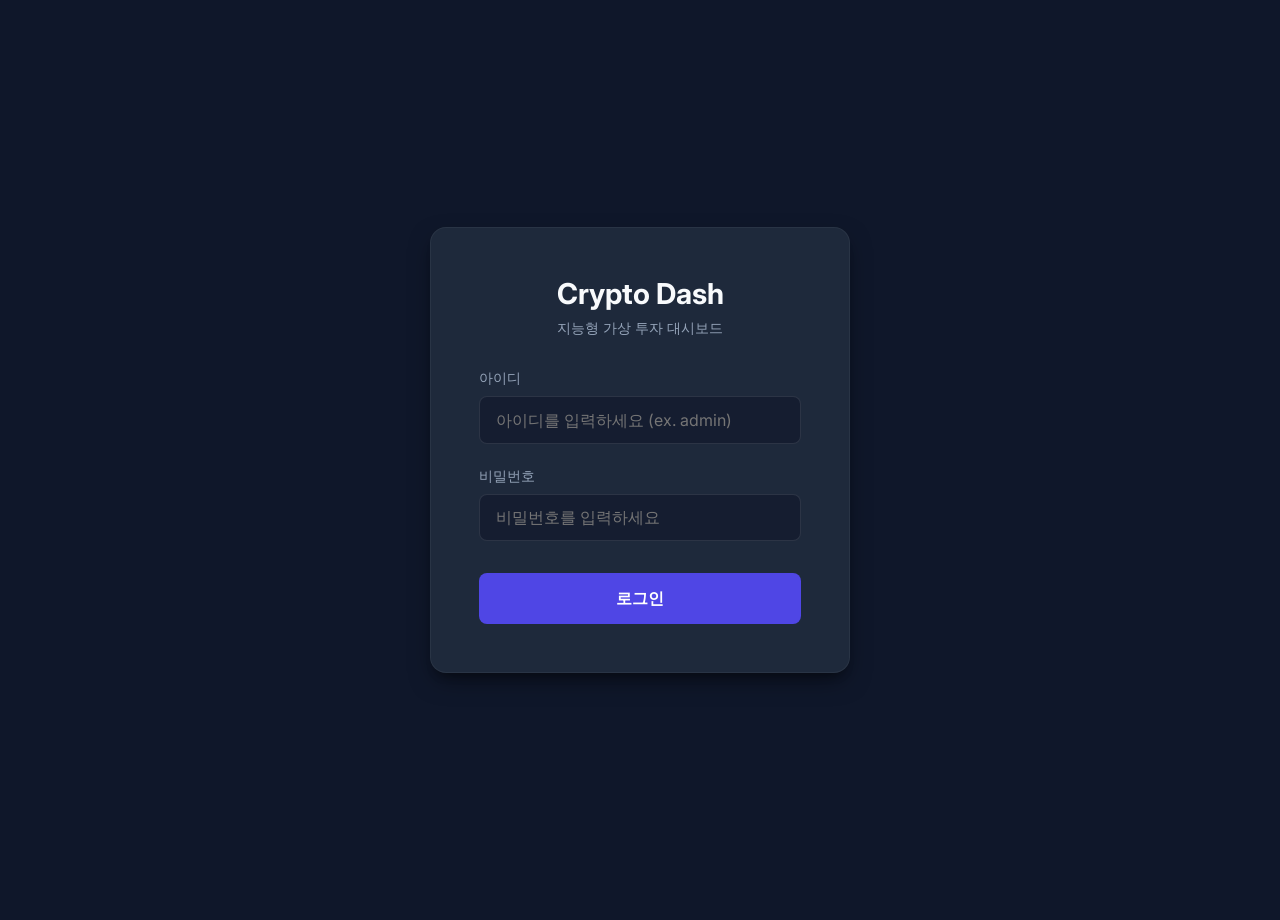
==== project/src/main/resources/static/index.html @ 7d78f876 "1. 로그인 화면면  css 설정 2. 로그인 중복 방지 3. 로그인 오류 알림" ====
<!DOCTYPE html>
<html lang="ko">
<head>
    <meta charset="UTF-8">
    <meta name="viewport" content="width=device-width, initial-scale=1.0">
    <title>비트코인 대시보드 - 로그인</title>
    <!-- Google Fonts: Inter -->
    <link href="https://fonts.googleapis.com/css2?family=Inter:wght@400;500;600;700&display=swap" rel="stylesheet">
    <link rel="stylesheet" href="css/style.css">
</head>
<body>
    <!-- 1. 로그인 화면 -->
    <div id="login-screen" class="screen view-active">
        <div class="login-card">
            <h1 class="logo-title">Crypto Dash</h1>
            <p class="subtitle">지능형 가상 투자 대시보드</p>
            
            <div id="alert-box" class="alert-box hidden">입력 정보가 올바르지 않습니다.</div>

            <form id="login-form">
                <div class="input-group">
                    <label for="userId">아이디</label>
                    <input type="text" id="userId" placeholder="아이디를 입력하세요 (ex. admin)" required autocomplete="off">
                </div>
                
                <div class="input-group">
                    <label for="userPw">비밀번호</label>
                    <input type="password" id="userPw" placeholder="비밀번호를 입력하세요" required>
                </div>
                
                <!-- 중복 방지를 위해 클릭 시 비활성화될 버튼 -->
                <button type="submit" id="login-btn" class="primary-btn">로그인</button>
            </form>
        </div>
    </div>

    <!-- 2. 성공 후 인트로 화면 -->
    <div id="intro-screen" class="screen hidden">
        <div class="intro-content">
            <div class="spinner"></div>
            <h2 id="welcome-text">환영합니다!</h2>
            <p>개인화된 실시간 투자 데이터를 불러오는 중입니다...</p>
        </div>
    </div>

    <script src="js/app.js"></script>
</body>
</html>
---- project/src/main/resources/static/css/style.css ----
/* 기본 디자인 리셋 및 폰트 세팅 */
* {
    margin: 0;
    padding: 0;
    box-sizing: border-box;
    font-family: 'Inter', -apple-system, BlinkMacSystemFont, sans-serif;
}

/* 차분하고 세련된 금융 앱용 다크모드 팔레트 */
:root {
    --bg-color: #0F172A;        /* 아주 어두운 슬레이트 바탕 */
    --card-bg: #1E293B;         /* 카드 배경 (우아한 먹색) */
    --text-main: #F8FAFC;       /* 기본 텍스트 (완전한 흰색보다는 부드러운 밝은 회색) */
    --text-muted: #94A3B8;      /* 보조 텍스트 */
    --accent-color: #4F46E5;    /* 차분한 인디고 (포인트 컬러) */
    --accent-hover: #4338CA;
    --error-color: #EF4444;     /* 에러 알림 색상 */
}

body {
    background-color: var(--bg-color);
    color: var(--text-main);
    display: flex;
    justify-content: center;
    align-items: center;
    height: 100vh;
    overflow: hidden; /* 최소 클릭, 최소 스크롤 (원스크린 정책) */
}

/* 스크린 트랜지션 처리 */
.screen {
    width: 100%;
    height: 100%;
    display: flex;
    justify-content: center;
    align-items: center;
    position: absolute;
    top: 0;
    left: 0;
    transition: opacity 0.6s ease-in-out, transform 0.6s ease;
}

.screen.hidden {
    opacity: 0;
    pointer-events: none;
    transform: translateY(20px);
}

.screen.view-active {
    opacity: 1;
    pointer-events: auto;
    transform: translateY(0);
}

/* 로그인 카드 UI */
.login-card {
    background-color: var(--card-bg);
    padding: 3rem;
    border-radius: 16px;
    width: 100%;
    max-width: 420px;
    box-shadow: 0 10px 25px -5px rgba(0, 0, 0, 0.5), 0 8px 10px -6px rgba(0, 0, 0, 0.3);
    border: 1px solid rgba(255, 255, 255, 0.05); /* 아주 미세한 테두리로 고급스러움 강조 */
}

.logo-title {
    font-size: 1.8rem;
    font-weight: 700;
    text-align: center;
    margin-bottom: 0.5rem;
}

.subtitle {
    color: var(--text-muted);
    text-align: center;
    font-size: 0.9rem;
    margin-bottom: 2rem;
}

/* 에러 알림 박스 */
.alert-box {
    background-color: rgba(239, 68, 68, 0.1);
    color: var(--error-color);
    padding: 0.75rem;
    border-radius: 8px;
    font-size: 0.85rem;
    text-align: center;
    margin-bottom: 1.5rem;
    border: 1px solid rgba(239, 68, 68, 0.2);
    transition: opacity 0.3s ease;
}

.alert-box.hidden {
    display: none;
}

/* 폼 디자인 */
.input-group {
    margin-bottom: 1.5rem;
}

.input-group label {
    display: block;
    font-size: 0.85rem;
    color: var(--text-muted);
    margin-bottom: 0.5rem;
    font-weight: 500;
}

.input-group input {
    width: 100%;
    background-color: rgba(15, 23, 42, 0.6);
    border: 1px solid rgba(255, 255, 255, 0.1);
    color: var(--text-main);
    padding: 0.8rem 1rem;
    border-radius: 8px;
    font-size: 1rem;
    transition: all 0.2s ease;
}

.input-group input:focus {
    outline: none;
    border-color: var(--accent-color);
    box-shadow: 0 0 0 3px rgba(79, 70, 229, 0.2);
}

/* 마이크로 애니메이션이 결합된 버튼 */
.primary-btn {
    width: 100%;
    background-color: var(--accent-color);
    color: white;
    border: none;
    padding: 0.9rem;
    font-size: 1rem;
    font-weight: 600;
    border-radius: 8px;
    cursor: pointer;
    transition: background-color 0.2s, transform 0.1s;
    margin-top: 0.5rem;
}

.primary-btn:hover {
    background-color: var(--accent-hover);
}

.primary-btn:active {
    transform: scale(0.98);
}

.primary-btn:disabled {
    background-color: #64748B;
    cursor: not-allowed;
    transform: none;
    opacity: 0.7;
}

/* 환영 인트로 디자인 */
.intro-content {
    text-align: center;
}

.intro-content h2 {
    font-size: 2rem;
    margin-bottom: 1rem;
    font-weight: 600;
}

.intro-content p {
    color: var(--text-muted);
    font-size: 1rem;
}

/* 심플한 로딩 스피너 (인트로에서 사용) */
.spinner {
    width: 40px;
    height: 40px;
    border: 4px solid rgba(255, 255, 255, 0.1);
    border-left-color: var(--accent-color);
    border-radius: 50%;
    margin: 0 auto 1.5rem auto;
    animation: spin 1s linear infinite;
}

@keyframes spin {
    0% { transform: rotate(0deg); }
    100% { transform: rotate(360deg); }
}
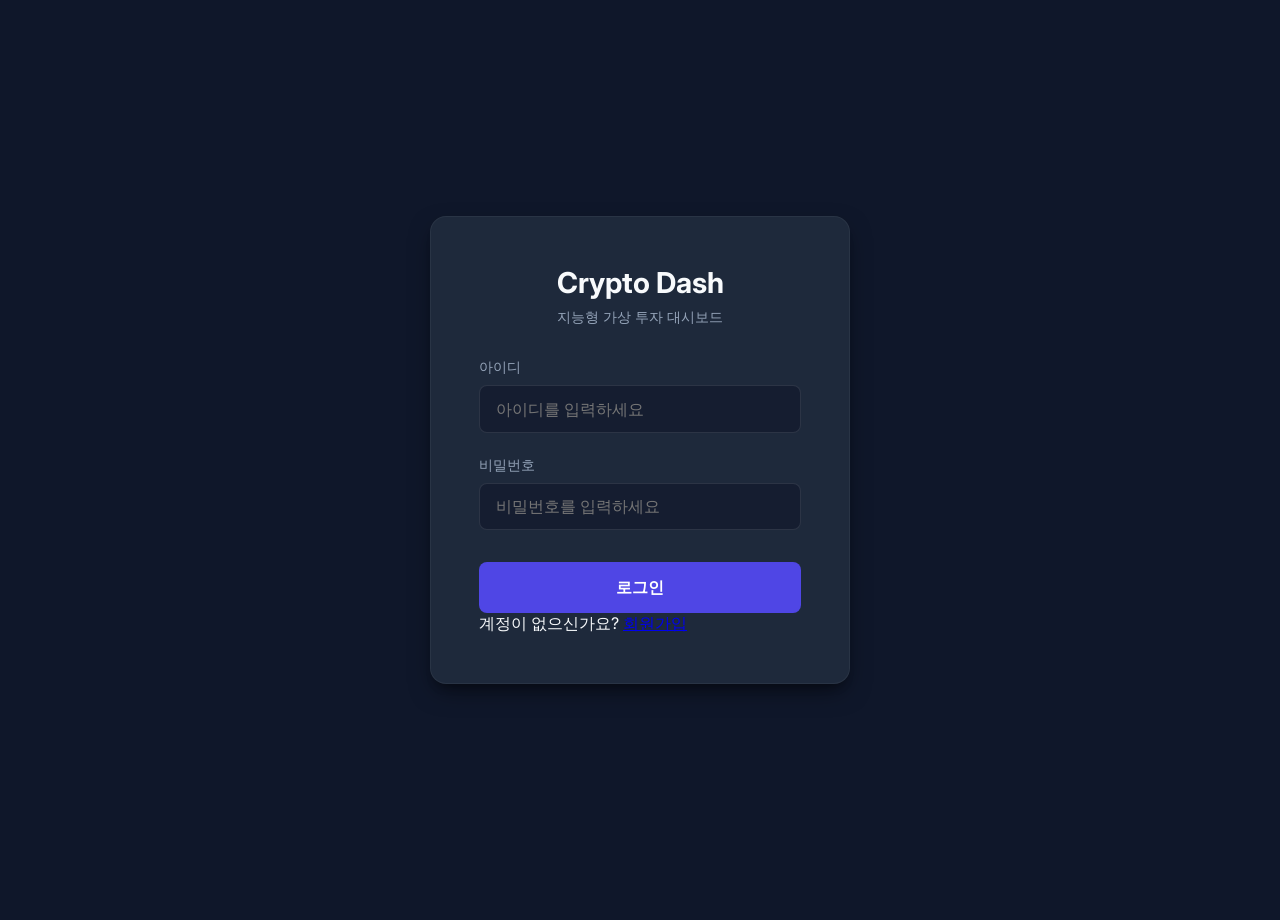
==== commit bbc3029a: "로그인 및 회원가입 html" ====
--- a/project/src/main/resources/static/index.html
+++ b/project/src/main/resources/static/index.html
@@ -20,7 +20,7 @@
             <form id="login-form">
                 <div class="input-group">
                     <label for="userId">아이디</label>
-                    <input type="text" id="userId" placeholder="아이디를 입력하세요 (ex. admin)" required autocomplete="off">
+                    <input type="text" id="userId" placeholder="아이디를 입력하세요" required autocomplete="off">
                 </div>
                 
                 <div class="input-group">
@@ -28,9 +28,44 @@
                     <input type="password" id="userPw" placeholder="비밀번호를 입력하세요" required>
                 </div>
                 
-                <!-- 중복 방지를 위해 클릭 시 비활성화될 버튼 -->
                 <button type="submit" id="login-btn" class="primary-btn">로그인</button>
             </form>
+            <p class="toggle-text">계정이 없으신가요? <a href="#" id="to-signup">회원가입</a></p>
+        </div>
+    </div>
+
+    <div id="signup-screen" class="screen hidden">
+        <div class="login-card">
+            <!-- 뒤로 가기 버튼 추가 -->
+            <button id="back-to-login" class="back-link-btn">
+                <svg width="20" height="20" viewBox="0 0 24 24" fill="none" stroke="currentColor" stroke-width="2" stroke-linecap="round" stroke-linejoin="round"><path d="M19 12H5M12 19l-7-7 7-7"/></svg>
+                돌아가기
+            </button>
+
+            <h1 class="logo-title">Join Crypto Dash</h1>
+            <p class="subtitle">새로운 투자 여정을 시작하세요</p>
+            
+            <div id="signup-alert-box" class="alert-box hidden">정보를 모두 입력해 주세요.</div>
+
+            <form id="signup-form">
+                <div class="input-group">
+                    <label for="regUserId">아이디</label>
+                    <input type="text" id="regUserId" placeholder="사용할 아이디" required autocomplete="off">
+                </div>
+                
+                <div class="input-group">
+                    <label for="regUserPw">비밀번호</label>
+                    <input type="password" id="regUserPw" placeholder="비밀번호" required>
+                </div>
+
+                <div class="input-group">
+                    <label for="regUserName">이름</label>
+                    <input type="text" id="regUserName" placeholder="사용자 이름" required autocomplete="off">
+                </div>
+                
+                <button type="submit" id="signup-btn" class="primary-btn">가입하기</button>
+            </form>
+            <p class="toggle-text">이미 계정이 있으신가요? <a href="#" id="to-login">로그인</a></p>
         </div>
     </div>
 
--- a/project/src/main/resources/static/css/style.css
+++ b/project/src/main/resources/static/css/style.css
@@ -181,7 +181,21 @@
     animation: spin 1s linear infinite;
 }
 
-@keyframes spin {
-    0% { transform: rotate(0deg); }
-    100% { transform: rotate(360deg); }
-}
+/* 추가: 뒤로가기 버튼 스타일 */
+.back-link-btn {
+    background: none;
+    border: none;
+    color: var(--text-muted);
+    font-size: 0.85rem;
+    cursor: pointer;
+    display: flex;
+    align-items: center;
+    gap: 0.5rem;
+    padding: 0;
+    margin-bottom: 1rem;
+    transition: color 0.2s;
+}
+
+.back-link-btn:hover {
+    color: var(--text-main);
+}
